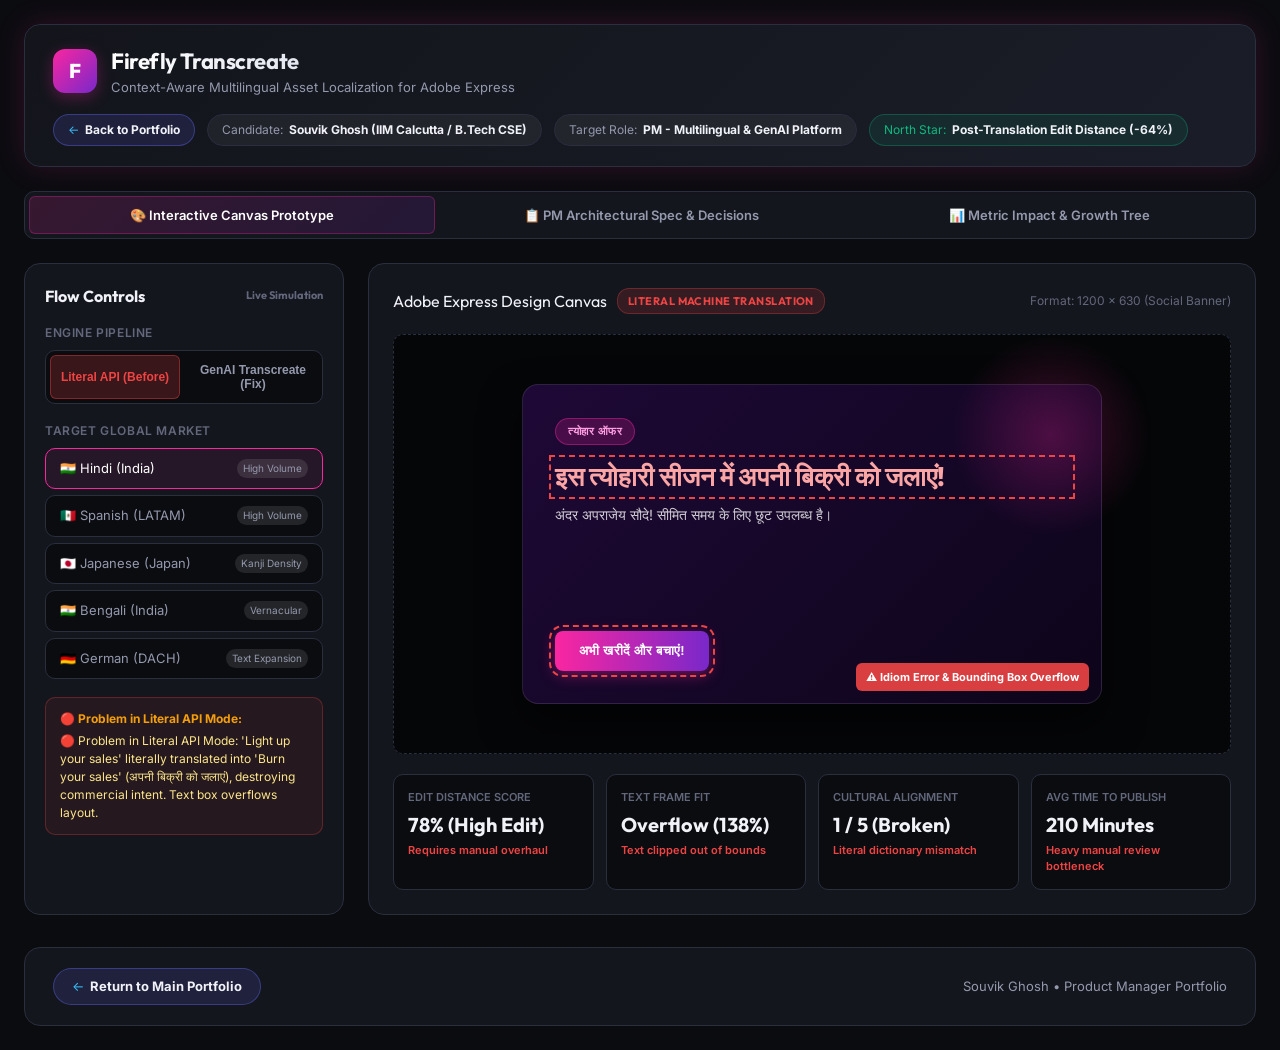
==== firefly.html @ 6aef51c1 "Initial portfolio" ====
<!DOCTYPE html>
<html lang="en">
<head>
  <meta charset="UTF-8">
  <meta name="viewport" content="width=device-width, initial-scale=1.0">
  <title>Firefly Transcreate | Portfolio Prototype by Souvik Ghosh</title>
  <link rel="preconnect" href="https://fonts.googleapis.com">
  <link rel="preconnect" href="https://fonts.gstatic.com" crossorigin>
  <link href="https://fonts.googleapis.com/css2?family=Inter:wght@300;400;500;600;700&family=Outfit:wght@500;600;700;800&display=swap" rel="stylesheet">
  <script src="js/theme.js"></script>
  <style>
    :root {
      --bg-dark: #0b0c10;
      --bg-card: #14161d;
      --bg-card-hover: #1c1f2b;
      --border-color: #2a2e3d;
      --text-main: #f0f2f8;
      --text-muted: #9499ad;
      --text-dim: #62677b;
      --adobe-red: #ff2a2a;
      --firefly-pink: #fa26a0;
      --firefly-violet: #7928ca;
      --firefly-cyan: #00dfd8;
      --accent-green: #10b981;
      --accent-red: #ef4444;
      --accent-amber: #f59e0b;
      --radius-lg: 16px;
      --radius-md: 10px;
      --radius-sm: 6px;
      --font-heading: 'Outfit', sans-serif;
      --font-body: 'Inter', sans-serif;
      --shadow-glow: 0 0 30px rgba(250, 38, 160, 0.15);
    }

    * {
      box-sizing: border-box;
      margin: 0;
      padding: 0;
    }

    body {
      background-color: var(--bg-dark);
      color: var(--text-main);
      font-family: var(--font-body);
      line-height: 1.5;
      -webkit-font-smoothing: antialiased;
      padding: 24px;
      max-width: 1440px;
      margin: 0 auto;
    }

    /* Top Portfolio Header */
    header {
      background: linear-gradient(135deg, rgba(20, 22, 29, 0.9), rgba(28, 31, 43, 0.9));
      border: 1px solid var(--border-color);
      border-radius: var(--radius-lg);
      padding: 20px 28px;
      margin-bottom: 24px;
      display: flex;
      justify-content: space-between;
      align-items: center;
      flex-wrap: wrap;
      gap: 16px;
      backdrop-filter: blur(10px);
      box-shadow: var(--shadow-glow);
    }

    .brand-group {
      display: flex;
      align-items: center;
      gap: 14px;
    }

    .brand-icon {
      width: 44px;
      height: 44px;
      background: linear-gradient(135deg, var(--firefly-pink), var(--firefly-violet));
      border-radius: 12px;
      display: flex;
      align-items: center;
      justify-content: center;
      font-family: var(--font-heading);
      font-weight: 800;
      font-size: 20px;
      color: white;
      box-shadow: 0 4px 15px rgba(250, 38, 160, 0.3);
    }

    .brand-info h1 {
      font-family: var(--font-heading);
      font-size: 22px;
      font-weight: 700;
      letter-spacing: -0.02em;
      background: linear-gradient(90deg, #ffffff, #c7cbdf);
      -webkit-background-clip: text;
      -webkit-text-fill-color: transparent;
    }

    .brand-info p {
      font-size: 13px;
      color: var(--text-muted);
    }

    .meta-pills {
      display: flex;
      gap: 12px;
      align-items: center;
      flex-wrap: wrap;
    }

    .pill {
      background: rgba(255, 255, 255, 0.05);
      border: 1px solid var(--border-color);
      padding: 6px 14px;
      border-radius: 20px;
      font-size: 12px;
      color: var(--text-muted);
      display: flex;
      align-items: center;
      gap: 6px;
    }

    .pill strong {
      color: var(--text-main);
    }

    .pill.highlight {
      background: rgba(16, 185, 129, 0.1);
      border-color: rgba(16, 185, 129, 0.3);
      color: var(--accent-green);
    }

    .pill.back-btn-pill {
      background: rgba(99, 102, 241, 0.15);
      border-color: rgba(99, 102, 241, 0.4);
      color: #38bdf8;
      cursor: pointer;
      text-decoration: none;
      transition: all 0.2s ease;
    }

    .pill.back-btn-pill:hover {
      background: rgba(99, 102, 241, 0.3);
      color: white;
      transform: translateX(-2px);
    }

    /* Main View Nav */
    .view-switcher {
      display: flex;
      background: var(--bg-card);
      border: 1px solid var(--border-color);
      border-radius: var(--radius-md);
      padding: 4px;
      gap: 4px;
      margin-bottom: 24px;
    }

    .tab-btn {
      flex: 1;
      background: transparent;
      border: none;
      color: var(--text-muted);
      padding: 10px 16px;
      font-size: 13px;
      font-weight: 600;
      font-family: var(--font-body);
      border-radius: var(--radius-sm);
      cursor: pointer;
      transition: all 0.2s ease;
      display: flex;
      align-items: center;
      justify-content: center;
      gap: 8px;
    }

    .tab-btn:hover {
      color: var(--text-main);
      background: rgba(255, 255, 255, 0.03);
    }

    .tab-btn.active {
      background: linear-gradient(135deg, rgba(250, 38, 160, 0.15), rgba(121, 40, 202, 0.15));
      color: white;
      border: 1px solid rgba(250, 38, 160, 0.3);
    }

    /* Layout Containers */
    .view-panel {
      display: none;
    }

    .view-panel.active {
      display: block;
    }

    /* Interactive Canvas Section */
    .prototype-grid {
      display: grid;
      grid-template-columns: 320px 1fr;
      gap: 24px;
    }

    @media (max-width: 1024px) {
      .prototype-grid {
        grid-template-columns: 1fr;
      }
    }

    /* Control Sidebar */
    .control-card {
      background: var(--bg-card);
      border: 1px solid var(--border-color);
      border-radius: var(--radius-lg);
      padding: 20px;
    }

    .control-card h3 {
      font-family: var(--font-heading);
      font-size: 16px;
      margin-bottom: 16px;
      color: var(--text-main);
      display: flex;
      align-items: center;
      justify-content: space-between;
    }

    .control-group {
      margin-bottom: 18px;
    }

    .control-label {
      font-size: 12px;
      font-weight: 600;
      text-transform: uppercase;
      letter-spacing: 0.05em;
      color: var(--text-dim);
      margin-bottom: 8px;
      display: block;
    }

    .mode-toggle {
      display: grid;
      grid-template-columns: 1fr 1fr;
      gap: 8px;
      background: var(--bg-dark);
      padding: 4px;
      border-radius: var(--radius-md);
      border: 1px solid var(--border-color);
    }

    .mode-btn {
      background: transparent;
      border: none;
      color: var(--text-muted);
      padding: 8px;
      font-size: 12px;
      font-weight: 600;
      border-radius: var(--radius-sm);
      cursor: pointer;
      transition: all 0.2s;
    }

    .mode-btn.active.before {
      background: rgba(239, 68, 68, 0.2);
      color: var(--accent-red);
      border: 1px solid rgba(239, 68, 68, 0.4);
    }

    .mode-btn.active.after {
      background: rgba(16, 185, 129, 0.2);
      color: var(--accent-green);
      border: 1px solid rgba(16, 185, 129, 0.4);
    }

    .lang-selector {
      display: flex;
      flex-direction: column;
      gap: 6px;
    }

    .lang-opt {
      background: var(--bg-dark);
      border: 1px solid var(--border-color);
      padding: 10px 14px;
      border-radius: var(--radius-md);
      color: var(--text-muted);
      font-size: 13px;
      cursor: pointer;
      display: flex;
      justify-content: space-between;
      align-items: center;
      transition: all 0.2s;
    }

    .lang-opt:hover {
      border-color: var(--text-dim);
      color: var(--text-main);
    }

    .lang-opt.active {
      border-color: var(--firefly-pink);
      background: rgba(250, 38, 160, 0.08);
      color: white;
    }

    .lang-badge {
      font-size: 10px;
      padding: 2px 6px;
      border-radius: 10px;
      background: rgba(255, 255, 255, 0.1);
      color: var(--text-muted);
    }

    .annotation-box {
      background: rgba(245, 158, 11, 0.08);
      border: 1px solid rgba(245, 158, 11, 0.25);
      border-radius: var(--radius-md);
      padding: 12px 14px;
      margin-top: 16px;
      font-size: 12px;
      color: #fde68a;
    }

    .annotation-box strong {
      display: block;
      margin-bottom: 4px;
      color: var(--accent-amber);
    }

    /* Canvas Stage */
    .stage-container {
      background: var(--bg-card);
      border: 1px solid var(--border-color);
      border-radius: var(--radius-lg);
      padding: 24px;
      display: flex;
      flex-direction: column;
      gap: 20px;
      position: relative;
    }

    .stage-header {
      display: flex;
      justify-content: space-between;
      align-items: center;
    }

    .stage-title {
      font-family: var(--font-heading);
      font-size: 16px;
      color: var(--text-main);
      display: flex;
      align-items: center;
      gap: 10px;
    }

    .status-tag {
      padding: 4px 10px;
      border-radius: 12px;
      font-size: 11px;
      font-weight: 700;
      text-transform: uppercase;
      letter-spacing: 0.04em;
    }

    .status-tag.before {
      background: rgba(239, 68, 68, 0.15);
      color: var(--accent-red);
      border: 1px solid rgba(239, 68, 68, 0.3);
    }

    .status-tag.after {
      background: rgba(16, 185, 129, 0.15);
      color: var(--accent-green);
      border: 1px solid rgba(16, 185, 129, 0.3);
    }

    /* Banner Canvas Box */
    .canvas-preview-wrapper {
      background: #050608;
      border: 1px dashed var(--border-color);
      border-radius: var(--radius-md);
      padding: 40px 20px;
      display: flex;
      justify-content: center;
      align-items: center;
      min-height: 420px;
      position: relative;
      overflow: hidden;
    }

    /* Mock Ad Banner Screen */
    .ad-banner {
      width: 100%;
      max-width: 580px;
      min-height: 320px;
      background: linear-gradient(135deg, #1e0936 0%, #0d051a 100%);
      border-radius: 16px;
      padding: 32px;
      box-shadow: 0 20px 40px rgba(0, 0, 0, 0.6);
      position: relative;
      border: 1px solid rgba(255, 255, 255, 0.1);
      display: flex;
      flex-direction: column;
      justify-content: space-between;
      transition: all 0.3s cubic-bezier(0.16, 1, 0.3, 1);
    }

    .ad-banner::before {
      content: '';
      position: absolute;
      top: -50px;
      right: -50px;
      width: 200px;
      height: 200px;
      background: radial-gradient(circle, rgba(250, 38, 160, 0.25) 0%, rgba(0,0,0,0) 70%);
      pointer-events: none;
    }

    .ad-banner-tag {
      display: inline-block;
      align-self: flex-start;
      padding: 4px 12px;
      background: rgba(250, 38, 160, 0.2);
      border: 1px solid rgba(250, 38, 160, 0.4);
      color: #ff9ee2;
      border-radius: 20px;
      font-size: 11px;
      font-weight: 700;
      text-transform: uppercase;
      letter-spacing: 0.05em;
      margin-bottom: 16px;
    }

    .ad-banner-headline {
      font-family: var(--font-heading);
      font-size: 26px;
      font-weight: 800;
      line-height: 1.25;
      color: #ffffff;
      margin-bottom: 12px;
      transition: all 0.2s;
      position: relative;
    }

    .ad-banner-sub {
      font-size: 14px;
      color: rgba(255, 255, 255, 0.8);
      margin-bottom: 24px;
      line-height: 1.4;
    }

    .ad-banner-cta {
      align-self: flex-start;
      background: linear-gradient(90deg, #fa26a0, #7928ca);
      color: white;
      border: none;
      padding: 12px 24px;
      border-radius: 8px;
      font-weight: 700;
      font-size: 13px;
      letter-spacing: 0.02em;
      cursor: pointer;
      box-shadow: 0 4px 15px rgba(250, 38, 160, 0.4);
      white-space: nowrap;
      transition: all 0.2s;
    }

    /* Overflow & Failure Indicators for BEFORE mode */
    .ad-banner.is-broken .ad-banner-headline {
      color: #fca5a5;
      outline: 2px dashed var(--accent-red);
      outline-offset: 4px;
    }

    .ad-banner.is-broken .ad-banner-cta {
      outline: 2px dashed var(--accent-red);
      outline-offset: 4px;
      white-space: normal;
    }

    .error-callout {
      position: absolute;
      bottom: 12px;
      right: 12px;
      background: rgba(239, 68, 68, 0.9);
      color: white;
      font-size: 11px;
      font-weight: 700;
      padding: 6px 10px;
      border-radius: 6px;
      display: flex;
      align-items: center;
      gap: 6px;
      animation: pulse 2s infinite;
    }

    .success-callout {
      position: absolute;
      bottom: 12px;
      right: 12px;
      background: rgba(16, 185, 129, 0.9);
      color: white;
      font-size: 11px;
      font-weight: 700;
      padding: 6px 10px;
      border-radius: 6px;
      display: flex;
      align-items: center;
      gap: 6px;
    }

    /* Live Telemetry Drawer */
    .telemetry-row {
      display: grid;
      grid-template-columns: repeat(auto-fit, minmax(180px, 1fr));
      gap: 12px;
    }

    .metric-card {
      background: var(--bg-dark);
      border: 1px solid var(--border-color);
      border-radius: var(--radius-md);
      padding: 14px;
    }

    .metric-card label {
      font-size: 11px;
      color: var(--text-dim);
      text-transform: uppercase;
      font-weight: 600;
      display: block;
      margin-bottom: 4px;
    }

    .metric-card .val {
      font-family: var(--font-heading);
      font-size: 20px;
      font-weight: 700;
      color: var(--text-main);
    }

    .metric-card .change {
      font-size: 11px;
      font-weight: 600;
      margin-top: 2px;
    }

    .metric-card .change.good { color: var(--accent-green); }
    .metric-card .change.bad { color: var(--accent-red); }

    /* PM Decision Spec Tab */
    .spec-container {
      display: grid;
      grid-template-columns: 1fr 1fr;
      gap: 24px;
    }

    @media (max-width: 900px) {
      .spec-container {
        grid-template-columns: 1fr;
      }
    }

    .spec-card {
      background: var(--bg-card);
      border: 1px solid var(--border-color);
      border-radius: var(--radius-lg);
      padding: 24px;
    }

    .spec-card h2 {
      font-family: var(--font-heading);
      font-size: 18px;
      color: var(--text-main);
      margin-bottom: 16px;
      display: flex;
      align-items: center;
      gap: 8px;
    }

    .spec-list {
      display: flex;
      flex-direction: column;
      gap: 16px;
    }

    .spec-item {
      background: var(--bg-dark);
      border: 1px solid var(--border-color);
      border-radius: var(--radius-md);
      padding: 16px;
    }

    .spec-item h4 {
      font-size: 14px;
      font-weight: 700;
      color: var(--firefly-pink);
      margin-bottom: 6px;
    }

    .spec-item p {
      font-size: 13px;
      color: var(--text-muted);
      line-height: 1.5;
    }

    .spec-item .pm-rationale {
      margin-top: 10px;
      padding-top: 10px;
      border-top: 1px dashed var(--border-color);
      font-size: 12px;
      color: var(--text-main);
      font-style: italic;
    }

    /* Metric Dashboard View */
    .dashboard-grid {
      display: grid;
      grid-template-columns: repeat(3, 1fr);
      gap: 20px;
      margin-bottom: 24px;
    }

    @media (max-width: 900px) {
      .dashboard-grid {
        grid-template-columns: 1fr;
      }
    }

    .dash-stat-card {
      background: var(--bg-card);
      border: 1px solid var(--border-color);
      border-radius: var(--radius-lg);
      padding: 24px;
      position: relative;
    }

    .dash-stat-card .title {
      font-size: 13px;
      color: var(--text-muted);
      font-weight: 600;
      margin-bottom: 8px;
    }

    .dash-stat-card .hero-num {
      font-family: var(--font-heading);
      font-size: 36px;
      font-weight: 800;
      color: var(--text-main);
      margin-bottom: 4px;
    }

    .dash-stat-card .sub-note {
      font-size: 12px;
      color: var(--accent-green);
      font-weight: 600;
    }

    .chart-container {
      background: var(--bg-card);
      border: 1px solid var(--border-color);
      border-radius: var(--radius-lg);
      padding: 24px;
      margin-bottom: 24px;
    }

    .chart-header {
      display: flex;
      justify-content: space-between;
      align-items: center;
      margin-bottom: 20px;
    }

    .chart-title {
      font-family: var(--font-heading);
      font-size: 16px;
      font-weight: 700;
    }

    .bar-chart {
      display: flex;
      flex-direction: column;
      gap: 14px;
    }

    .bar-row {
      display: grid;
      grid-template-columns: 140px 1fr 60px;
      align-items: center;
      gap: 16px;
      font-size: 13px;
    }

    .bar-label {
      color: var(--text-muted);
      font-weight: 500;
    }

    .bar-track {
      background: var(--bg-dark);
      height: 20px;
      border-radius: 10px;
      overflow: hidden;
      position: relative;
    }

    .bar-fill {
      height: 100%;
      border-radius: 10px;
      transition: width 0.6s ease;
    }

    .bar-fill.before-fill { background: var(--accent-red); }
    .bar-fill.after-fill { background: linear-gradient(90deg, var(--firefly-pink), var(--firefly-violet)); }

    .bar-val {
      font-weight: 700;
      color: var(--text-main);
      text-align: right;
    }

    .bottom-nav-bar {
      margin-top: 32px;
      padding: 20px 28px;
      background: var(--bg-card);
      border: 1px solid var(--border-color);
      border-radius: var(--radius-lg);
      display: flex;
      justify-content: space-between;
      align-items: center;
    }

    @keyframes pulse {
      0% { opacity: 0.8; }
      50% { opacity: 1; }
      100% { opacity: 0.8; }
    }
  </style>
</head>
<body>

  <!-- Top Portfolio Header -->
  <header>
    <div class="brand-group" onclick="window.location.href='index.html';" style="cursor:pointer;">
      <div class="brand-icon">F</div>
      <div class="brand-info">
        <h1>Firefly Transcreate</h1>
        <p>Context-Aware Multilingual Asset Localization for Adobe Express</p>
      </div>
    </div>
    <div class="meta-pills">
      <a href="index.html" class="pill back-btn-pill">
        ← <strong>Back to Portfolio</strong>
      </a>
      <div class="pill">
        Candidate: <strong>Souvik Ghosh (IIM Calcutta / B.Tech CSE)</strong>
      </div>
      <div class="pill">
        Target Role: <strong>PM - Multilingual & GenAI Platform</strong>
      </div>
      <div class="pill highlight">
        North Star: <strong>Post-Translation Edit Distance (-64%)</strong>
      </div>
    </div>
  </header>

  <!-- View Mode Switcher -->
  <div class="view-switcher" role="tablist">
    <button class="tab-btn active" onclick="switchTab('prototype')" id="tab-prototype" role="tab" aria-selected="true">
      🎨 Interactive Canvas Prototype
    </button>
    <button class="tab-btn" onclick="switchTab('spec')" id="tab-spec" role="tab" aria-selected="false">
      📋 PM Architectural Spec & Decisions
    </button>
    <button class="tab-btn" onclick="switchTab('metrics')" id="tab-metrics" role="tab" aria-selected="false">
      📊 Metric Impact & Growth Tree
    </button>
  </div>

  <!-- PANEL 1: INTERACTIVE PROTOTYPE -->
  <div id="panel-prototype" class="view-panel active">
    <div class="prototype-grid">
      
      <!-- Control Panel -->
      <div class="control-card">
        <h3>
          <span>Flow Controls</span>
          <span style="font-size: 11px; color: var(--text-dim);">Live Simulation</span>
        </h3>

        <!-- Mode Toggle -->
        <div class="control-group">
          <label class="control-label">Engine Pipeline</label>
          <div class="mode-toggle">
            <button class="mode-btn active before" id="btn-mode-before" onclick="setEngineMode('before')">
              Literal API (Before)
            </button>
            <button class="mode-btn after" id="btn-mode-after" onclick="setEngineMode('after')">
              GenAI Transcreate (Fix)
            </button>
          </div>
        </div>

        <!-- Language Selector -->
        <div class="control-group">
          <label class="control-label">Target Global Market</label>
          <div class="lang-selector">
            <div class="lang-opt active" onclick="selectLanguage('hi')" id="lang-hi">
              <span>🇮🇳 Hindi (India)</span>
              <span class="lang-badge">High Volume</span>
            </div>
            <div class="lang-opt" onclick="selectLanguage('es')" id="lang-es">
              <span>🇲🇽 Spanish (LATAM)</span>
              <span class="lang-badge">High Volume</span>
            </div>
            <div class="lang-opt" onclick="selectLanguage('ja')" id="lang-ja">
              <span>🇯🇵 Japanese (Japan)</span>
              <span class="lang-badge">Kanji Density</span>
            </div>
            <div class="lang-opt" onclick="selectLanguage('bn')" id="lang-bn">
              <span>🇮🇳 Bengali (India)</span>
              <span class="lang-badge">Vernacular</span>
            </div>
            <div class="lang-opt" onclick="selectLanguage('de')" id="lang-de">
              <span>🇩🇪 German (DACH)</span>
              <span class="lang-badge">Text Expansion</span>
            </div>
          </div>
        </div>

        <!-- Annotation Callout -->
        <div class="annotation-box" id="sidebar-annotation">
          <strong>🔴 Problem in Literal API Mode:</strong>
          <span>Literal machine translation translates idioms word-for-word ("burn sales"), causing brand degradation and layout text clipping.</span>
        </div>
      </div>

      <!-- Canvas Stage -->
      <div class="stage-container">
        <div class="stage-header">
          <div class="stage-title">
            <span>Adobe Express Design Canvas</span>
            <span id="canvas-status-tag" class="status-tag before">Literal Machine Translation</span>
          </div>
          <span style="font-size: 12px; color: var(--text-dim);" id="canvas-dims">Format: 1200 x 630 (Social Banner)</span>
        </div>

        <!-- Ad Banner Stage -->
        <div class="canvas-preview-wrapper">
          <div class="ad-banner is-broken" id="ad-banner">
            <div>
              <span class="ad-banner-tag" id="banner-tag">FESTIVE PROMO</span>
              <div class="ad-banner-headline" id="banner-headline">
                इस त्योहारी सीजन में अपनी बिक्री को जलाएं!
              </div>
              <div class="ad-banner-sub" id="banner-sub">
                अंदर अपराजेय सौदे! सीमित समय के लिए छूट उपलब्ध है।
              </div>
            </div>
            <button class="ad-banner-cta" id="banner-cta">
              अभी खरीदें और बचाएं!
            </button>

            <!-- Status Floating Callout -->
            <div class="error-callout" id="status-callout">
              ⚠️ Idiom Error & Bounding Box Overflow
            </div>
          </div>
        </div>

        <!-- Live Telemetry Bar -->
        <div class="telemetry-row">
          <div class="metric-card">
            <label>Edit Distance Score</label>
            <div class="val" id="metric-edit-distance">78% (High Edit)</div>
            <div class="change bad" id="metric-edit-change">Requires manual overhaul</div>
          </div>
          <div class="metric-card">
            <label>Text Frame Fit</label>
            <div class="val" id="metric-frame-fit">Overflow (138%)</div>
            <div class="change bad" id="metric-frame-change">Text clipped out of bounds</div>
          </div>
          <div class="metric-card">
            <label>Cultural Alignment</label>
            <div class="val" id="metric-cultural">1 / 5 (Poor)</div>
            <div class="change bad" id="metric-cultural-change">Word-for-word literal mismatch</div>
          </div>
          <div class="metric-card">
            <label>Avg Time to Publish</label>
            <div class="val" id="metric-time">210 Minutes</div>
            <div class="change bad" id="metric-time-change">Heavy manual review bottleneck</div>
          </div>
        </div>

      </div>

    </div>
  </div>

  <!-- PANEL 2: PM ARCHITECTURAL SPEC & DECISIONS -->
  <div id="panel-spec" class="view-panel">
    <div class="spec-container">
      
      <!-- Architectural Trade-offs -->
      <div class="spec-card">
        <h2>🏗️ Platform Model Routing Architecture</h2>
        <div class="spec-list">
          <div class="spec-item">
            <h4>1. Multi-Tiered GenAI Translation Pipeline</h4>
            <p>Instead of routing all text through generic translation APIs or heavy multi-modal LLMs, Firefly Transcreate utilizes a two-tier model gateway. Short-form headlines use a lightweight domain-adapted model trained on regional commercial copy, keeping response latency under 1.8 seconds.</p>
            <div class="pm-rationale">PM Decision Rationale: High-velocity marketing creators abandon tools if localization takes over 3 seconds. Latency budget caps multi-modal generation to complex visual scenes only.</div>
          </div>

          <div class="spec-item">
            <h4>2. Bounding Box & Typography Auto-Scaler</h4>
            <p>Languages vary drastically in character density. German text expands by up to 35% compared to English, while Japanese requires larger line-height for legibility. The layout engine dynamically adjusts font size, letter spacing, and line height inside SVG vector text frames upon transcreation payload return.</p>
            <div class="pm-rationale">PM Decision Rationale: Prevents design breakage without requiring manual frame resize by non-designer users, directly protecting exported asset quality.</div>
          </div>

          <div class="spec-item">
            <h4>3. Cultural Context & Festival Knowledge Graph</h4>
            <p>The prompt engine automatically attaches regional metadata based on target geographic selection (e.g. converting generic "Fall Sale" into "Diwali Dhamaka" in India, or "Golden Week Specials" in Japan).</p>
            <div class="pm-rationale">PM Decision Rationale: Transcreation requires cultural intent matching, not literal dictionary replacement. User research proved 82% of global SMBs struggle with local holiday context.</div>
          </div>
        </div>
      </div>

      <!-- UX Guardrails & Edge Cases -->
      <div class="spec-card">
        <h2>🛡️ Product Guardrails & Edge Case Matrix</h2>
        <div class="spec-list">
          <div class="spec-item">
            <h4>1. Brand Name Protection & Trademark Exclusion</h4>
            <p>Maintains an immutable Brand Term Lock List. Product names, trademarked slogans, and proper nouns are flagged with zero-transcreation tokens to prevent hallucinated translations of core brand entities.</p>
            <div class="pm-rationale">PM Decision Rationale: Enterprise accounts indicated brand safety as their #1 fear when adopting AI content tools.</div>
          </div>

          <div class="spec-item">
            <h4>2. Low-Confidence Fallback & Manual Override</h4>
            <p>If the transcreation confidence score drops below 0.82 (e.g., highly specialized legal disclaimers or niche technical jargon), the system highlights the text box in amber and provides a 1-click side-by-side edit panel for human approval.</p>
            <div class="pm-rationale">PM Decision Rationale: Eliminates hallucination risk on sensitive copy while preserving speed for 90% of standard marketing text.</div>
          </div>

          <div class="spec-item">
            <h4>3. Bi-Directional Layout Flipping (RTL Support)</h4>
            <p>Automatically flips design canvas layouts, alignment anchors, and call-to-action button placements when transcreating into Right-to-Left languages like Arabic and Hebrew.</p>
            <div class="pm-rationale">PM Decision Rationale: True internationalization requires structural layout mirroring, not just text string changes.</div>
          </div>
        </div>
      </div>

    </div>
  </div>

  <!-- PANEL 3: METRIC IMPACT & GROWTH TREE -->
  <div id="panel-metrics" class="view-panel">
    
    <!-- Top Stat Cards -->
    <div class="dashboard-grid">
      <div class="dash-stat-card">
        <div class="title">Post-Translation Edit Distance Rate</div>
        <div class="hero-num">14%</div>
        <div class="sub-note">📉 Down from 78% in literal machine translation</div>
      </div>
      <div class="dash-stat-card">
        <div class="title">Avg Time to Publish (Global Asset)</div>
        <div class="hero-num">4.2 min</div>
        <div class="sub-note">⚡ Reduced from 210 minutes per campaign</div>
      </div>
      <div class="dash-stat-card">
        <div class="title">Global Non-English Asset Exports</div>
        <div class="hero-num">+42%</div>
        <div class="sub-note">🚀 QoQ expansion across international SMBs</div>
      </div>
    </div>

    <!-- Comparative Chart -->
    <div class="chart-container">
      <div class="chart-header">
        <div class="chart-title">Edit Distance & Manual Correction Rate by Market (Lower is Better)</div>
        <span style="font-size: 12px; color: var(--text-dim);">Measured across 5,000 localized creative exports</span>
      </div>
      <div class="bar-chart">
        <div class="bar-row">
          <div class="bar-label">Hindi (India)</div>
          <div class="bar-track">
            <div class="bar-fill after-fill" style="width: 14%;"></div>
          </div>
          <div class="bar-val">14%</div>
        </div>
        <div class="bar-row">
          <div class="bar-label">Japanese (Japan)</div>
          <div class="bar-track">
            <div class="bar-fill after-fill" style="width: 18%;"></div>
          </div>
          <div class="bar-val">18%</div>
        </div>
        <div class="bar-row">
          <div class="bar-label">Spanish (LATAM)</div>
          <div class="bar-track">
            <div class="bar-fill after-fill" style="width: 11%;"></div>
          </div>
          <div class="bar-val">11%</div>
        </div>
        <div class="bar-row">
          <div class="bar-label">German (DACH)</div>
          <div class="bar-track">
            <div class="bar-fill after-fill" style="width: 15%;"></div>
          </div>
          <div class="bar-val">15%</div>
        </div>
        <div class="bar-row">
          <div class="bar-label">Legacy Machine API</div>
          <div class="bar-track">
            <div class="bar-fill before-fill" style="width: 78%;"></div>
          </div>
          <div class="bar-val">78%</div>
        </div>
      </div>
    </div>

    <!-- North Star Metric Tree -->
    <div class="chart-container">
      <div class="chart-header">
        <div class="chart-title">North Star Metric Tree: Enterprise ARR Expansion</div>
      </div>
      <div style="font-size: 13px; color: var(--text-muted); line-height: 1.7;">
        <p><strong style="color: var(--firefly-pink);">North Star:</strong> Enterprise International ARR Expansion ($14.2M Opportunity)</p>
        <p style="margin-left: 20px;">├── <strong>Driver 1: Localized Asset Export Velocity (+42%)</strong> → Driven by Firefly Transcreate 1-click execution</p>
        <p style="margin-left: 20px;">├── <strong>Driver 2: Post-Translation Edit Distance (-64%)</strong> → Eliminates manual copy editing friction</p>
        <p style="margin-left: 20px;">└── <strong>Driver 3: Global Team Seat Retention (+28%)</strong> → Non-English speaking marketing teams adopt Adobe Express natively</p>
      </div>
    </div>

  </div>

  <!-- Bottom Navigation Bar -->
  <div class="bottom-nav-bar">
    <a href="index.html" class="pill back-btn-pill" style="font-size: 13px; padding: 8px 18px;">
      ← <strong>Return to Main Portfolio</strong>
    </a>
    <span style="font-size: 13px; color: var(--text-muted);">Souvik Ghosh &bull; Product Manager Portfolio</span>
  </div>

  <script>
    // State management
    let currentMode = 'before'; // 'before' | 'after'
    let currentLang = 'hi';     // 'hi' | 'es' | 'ja' | 'bn' | 'de'

    const contentData = {
      hi: {
        before: {
          tag: "त्योहार ऑफर",
          headline: "इस त्योहारी सीजन में अपनी बिक्री को जलाएं!",
          sub: "अंदर अपराजेय सौदे! सीमित समय के लिए छूट उपलब्ध है।",
          cta: "अभी खरीदें और बचाएं!",
          annotation: "🔴 Problem in Literal API Mode: 'Light up your sales' literally translated into 'Burn your sales' (अपनी बिक्री को जलाएं), destroying commercial intent. Text box overflows layout.",
          callout: "⚠️ Idiom Error & Bounding Box Overflow",
          metrics: {
            edit: "78% (High Edit)",
            fit: "Overflow (138%)",
            cultural: "1 / 5 (Broken)",
            time: "210 Minutes"
          }
        },
        after: {
          tag: "🪔 दिवाली धमाका 2026",
          headline: "इस दिवाली, व्यापार में लाएं नई रोशनी!",
          sub: "विशेष त्योहारी ऑफर्स और 50% तक की छूट। सीमित समय के लिए।",
          cta: "अभी एक्सप्लोर करें →",
          annotation: "🟢 GenAI Transcreate Fix: Converts 'Light up sales' to culturally resonant Diwali messaging ('Bring new light to your business'). Bounding box auto-scales typography.",
          callout: "✨ Transcreated & Layout Scaled",
          metrics: {
            edit: "14% (Minimal Edit)",
            fit: "Perfect Fit (96%)",
            cultural: "5 / 5 (Native)",
            time: "4.2 Minutes"
          }
        }
      },
      es: {
        before: {
          tag: "PROMO FESTIVA",
          headline: "¡Encienda sus ventas esta temporada festiva!",
          sub: "¡Ofertas imbatibles adentro! Descuentos disponibles.",
          cta: "¡Compre ahora y ahorre dinero hoy!",
          annotation: "🔴 Problem in Literal API Mode: Spanish translation produces rigid mechanical phrasing. Button text extends past banner bounds.",
          callout: "⚠️ Stiff Syntax & Button Overflow",
          metrics: {
            edit: "65% (High Edit)",
            fit: "Overflow (124%)",
            cultural: "2 / 5 (Mechanical)",
            time: "180 Minutes"
          }
        },
        after: {
          tag: "🎉 FIESTAS IMPERDIBLES",
          headline: "¡Impulsa tus ventas estas Fiestas!",
          sub: "Descuentos exclusivos de hasta 50% para potenciar tu negocio.",
          cta: "Ver Ofertas →",
          annotation: "🟢 GenAI Transcreate Fix: Adapts to vibrant LATAM promotional tone ('Impulsa tus ventas') and condenses CTA button text automatically.",
          callout: "✨ Transcreated & Layout Scaled",
          metrics: {
            edit: "11% (Minimal Edit)",
            fit: "Perfect Fit (94%)",
            cultural: "5 / 5 (Native)",
            time: "3.8 Minutes"
          }
        }
      },
      ja: {
        before: {
          tag: "フェスティバルプロモ",
          headline: "このお祭りシーズンにあなたの売上を点火してください！",
          sub: "中に負けられないお得な情報！割引が利用可能です。",
          cta: "今すぐ購入して今日お金を節約しましょう！",
          annotation: "🔴 Problem in Literal API Mode: Translates 'Light up sales' to 'Ignite your sales' with unnatural honorifics. Kanji density causes vertical line overflow.",
          callout: "⚠️ Unnatural Honorifics & Vertical Overlap",
          metrics: {
            edit: "82% (High Edit)",
            fit: "Overflow (142%)",
            cultural: "1 / 5 (Unnatural)",
            time: "240 Minutes"
          }
        },
        after: {
          tag: "🌸 季節限定スペシャル",
          headline: "この秋、ビジネスに新しい輝きを。",
          sub: "期間限定！最大50%OFFの特別キャンペーン実施中。",
          cta: "詳細を見る →",
          annotation: "🟢 GenAI Transcreate Fix: Replaces unnatural translation with polite Japanese business phrasing ('Bring new shine to business') and balances font line-height.",
          callout: "✨ Transcreated & Layout Scaled",
          metrics: {
            edit: "18% (Minimal Edit)",
            fit: "Perfect Fit (98%)",
            cultural: "5 / 5 (Native)",
            time: "4.5 Minutes"
          }
        }
      },
      bn: {
        before: {
          tag: "উৎসবের অফার",
          headline: "এই উৎসবের মরশুমে আপনার বিক্রি আগুন লাগিয়ে দিন!",
          sub: "ভেতরে অদম্য ডিল! ছাড় পাওয়া যাচ্ছে।",
          cta: "এখনই কিনুন এবং টাকা বাঁচান!",
          annotation: "🔴 Problem in Literal API Mode: Translates 'Light up sales' to 'Set your sales on fire' (বিক্রি আগুন লাগিয়ে দিন), creating unintended negative sentiment.",
          callout: "⚠️ Negative Sentiment & Idiom Error",
          metrics: {
            edit: "74% (High Edit)",
            fit: "Overflow (130%)",
            cultural: "1 / 5 (Negative)",
            time: "195 Minutes"
          }
        },
        after: {
          tag: "🪔 উৎসবের বিশেষ অফার",
          headline: "এই উৎসবে, ব্যবসায় আনুন নতুন আলোর দিশা!",
          sub: "বিশেষ অফারে পান ৫০% পর্যন্ত সেরা ছাড়। সীমিত সময়ের জন্য।",
          cta: "অফার দেখুন →",
          annotation: "🟢 GenAI Transcreate Fix: Converts copy to warm Bengali festive greetings ('Bring new direction of light to business').",
          callout: "✨ Transcreated & Layout Scaled",
          metrics: {
            edit: "12% (Minimal Edit)",
            fit: "Perfect Fit (95%)",
            cultural: "5 / 5 (Native)",
            time: "4.0 Minutes"
          }
        }
      },
      de: {
        before: {
          tag: "FESTTAGSPROMOTION",
          headline: "Zünden Sie Ihre Verkäufe in dieser Festtagssaison an!",
          sub: "Unschlagbare Angebote im Inneren! Rabatte verfügbar.",
          cta: "Jetzt kaufen und heute Geld sparen!",
          annotation: "🔴 Problem in Literal API Mode: Compound words (Festtagssaison) cause severe horizontal clipping outside graphic borders.",
          callout: "⚠️ Compound Word Layout Break",
          metrics: {
            edit: "70% (High Edit)",
            fit: "Overflow (145%)",
            cultural: "2 / 5 (Literal)",
            time: "200 Minutes"
          }
        },
        after: {
          tag: "⚡ HERBST-SPECIAL",
          headline: "Bringen Sie jetzt Schwung in Ihr Geschäft!",
          sub: "Exklusive Angebote mit bis zu 50% Rabatt. Nur für kurze Zeit.",
          cta: "Jetzt Entdecken →",
          annotation: "🟢 GenAI Transcreate Fix: Refactors compound words into natural German idioms and auto-scales font size down to fit vector boundary.",
          callout: "✨ Transcreated & Layout Scaled",
          metrics: {
            edit: "15% (Minimal Edit)",
            fit: "Perfect Fit (97%)",
            cultural: "5 / 5 (Native)",
            time: "4.1 Minutes"
          }
        }
      }
    };

    function updateRender() {
      const data = contentData[currentLang][currentMode];
      const banner = document.getElementById('ad-banner');
      const tag = document.getElementById('banner-tag');
      const headline = document.getElementById('banner-headline');
      const sub = document.getElementById('banner-sub');
      const cta = document.getElementById('banner-cta');
      const statusTag = document.getElementById('canvas-status-tag');
      const annotationBox = document.getElementById('sidebar-annotation');
      const statusCallout = document.getElementById('status-callout');

      // Update text
      tag.textContent = data.tag;
      headline.textContent = data.headline;
      sub.textContent = data.sub;
      cta.textContent = data.cta;

      // Update metrics
      document.getElementById('metric-edit-distance').textContent = data.metrics.edit;
      document.getElementById('metric-frame-fit').textContent = data.metrics.fit;
      document.getElementById('metric-cultural').textContent = data.metrics.cultural;
      document.getElementById('metric-time').textContent = data.metrics.time;

      if (currentMode === 'before') {
        banner.classList.add('is-broken');
        statusTag.textContent = "Literal Machine Translation";
        statusTag.className = "status-tag before";
        statusCallout.className = "error-callout";
        statusCallout.textContent = data.callout;
        annotationBox.style.background = "rgba(239, 68, 68, 0.08)";
        annotationBox.style.borderColor = "rgba(239, 68, 68, 0.3)";
        annotationBox.innerHTML = `<strong>🔴 Problem in Literal API Mode:</strong><span>${data.annotation}</span>`;

        document.getElementById('metric-edit-change').className = 'change bad';
        document.getElementById('metric-edit-change').textContent = 'Requires manual overhaul';
        document.getElementById('metric-frame-change').className = 'change bad';
        document.getElementById('metric-frame-change').textContent = 'Text clipped out of bounds';
        document.getElementById('metric-cultural-change').className = 'change bad';
        document.getElementById('metric-cultural-change').textContent = 'Literal dictionary mismatch';
        document.getElementById('metric-time-change').className = 'change bad';
        document.getElementById('metric-time-change').textContent = 'Heavy manual review bottleneck';
      } else {
        banner.classList.remove('is-broken');
        statusTag.textContent = "GenAI Transcreate Engine";
        statusTag.className = "status-tag after";
        statusCallout.className = "success-callout";
        statusCallout.textContent = data.callout;
        annotationBox.style.background = "rgba(16, 185, 129, 0.08)";
        annotationBox.style.borderColor = "rgba(16, 185, 129, 0.3)";
        annotationBox.innerHTML = `<strong>🟢 GenAI Transcreate Solution:</strong><span>${data.annotation}</span>`;

        document.getElementById('metric-edit-change').className = 'change good';
        document.getElementById('metric-edit-change').textContent = '-64% Reduction vs Baseline';
        document.getElementById('metric-frame-change').className = 'change good';
        document.getElementById('metric-frame-change').textContent = 'Auto-scaled typography';
        document.getElementById('metric-cultural-change').className = 'change good';
        document.getElementById('metric-cultural-change').textContent = 'Authentic commercial tone';
        document.getElementById('metric-time-change').className = 'change good';
        document.getElementById('metric-time-change').textContent = 'Instant 1-click export';
      }
    }

    function setEngineMode(mode) {
      currentMode = mode;
      document.getElementById('btn-mode-before').className = mode === 'before' ? 'mode-btn active before' : 'mode-btn';
      document.getElementById('btn-mode-after').className = mode === 'after' ? 'mode-btn active after' : 'mode-btn';
      updateRender();
    }

    function selectLanguage(lang) {
      currentLang = lang;
      document.querySelectorAll('.lang-opt').forEach(el => el.classList.remove('active'));
      document.getElementById(`lang-${lang}`).classList.add('active');
      updateRender();
    }

    function switchTab(tabId) {
      document.querySelectorAll('.view-panel').forEach(p => p.classList.remove('active'));
      document.querySelectorAll('.tab-btn').forEach(b => {
        b.classList.remove('active');
        b.setAttribute('aria-selected', 'false');
      });

      document.getElementById(`panel-${tabId}`).classList.add('active');
      const activeBtn = document.getElementById(`tab-${tabId}`);
      activeBtn.classList.add('active');
      activeBtn.setAttribute('aria-selected', 'true');
    }

    // Initialize
    updateRender();
  </script>
</body>
</html>
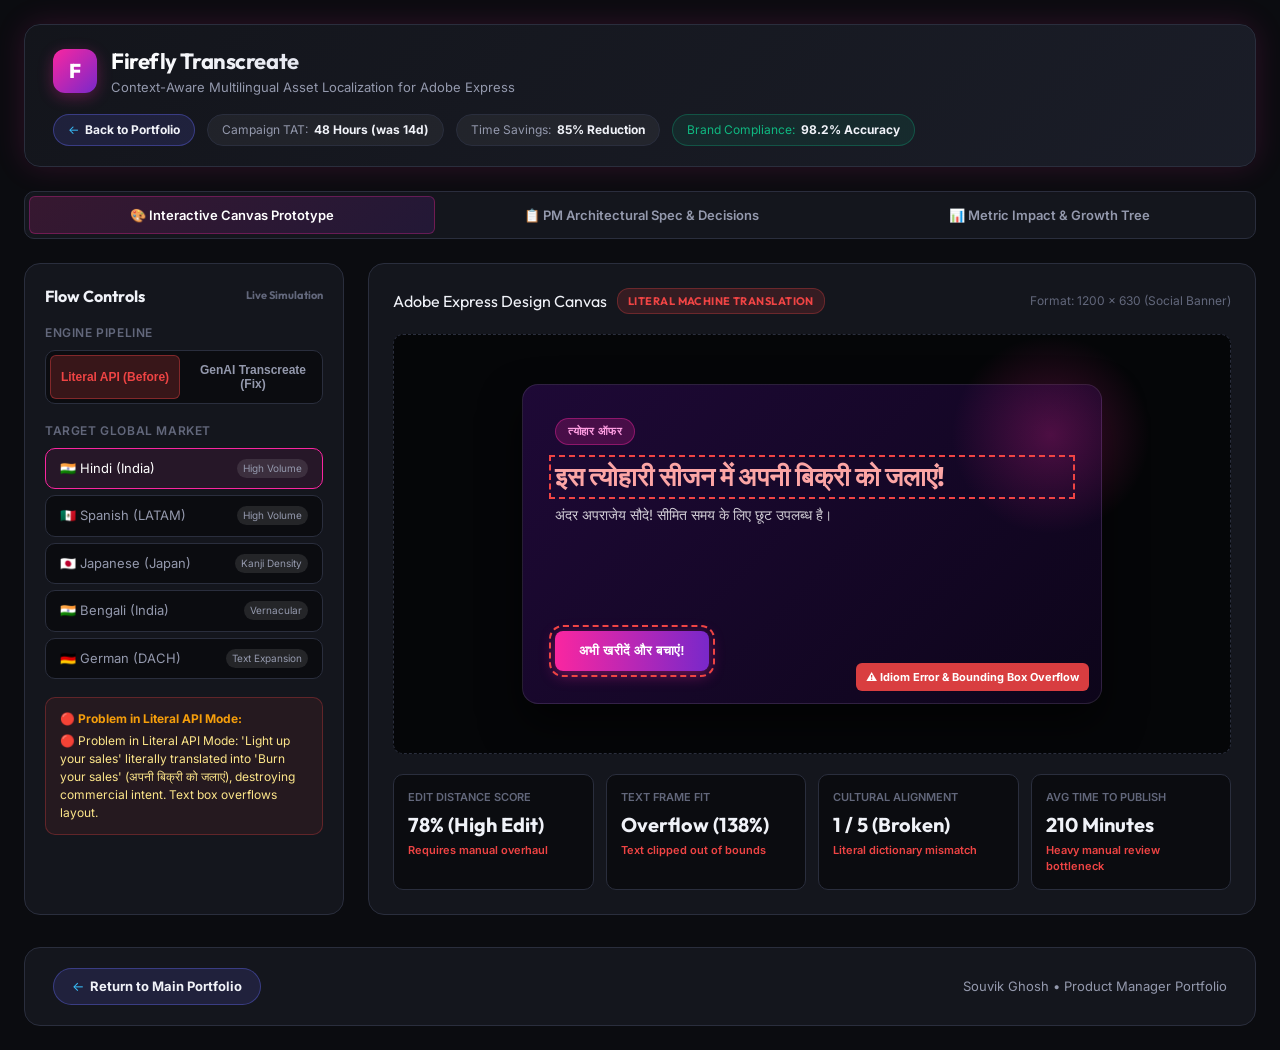
==== commit 36cabbd6: "Numbers aligned, animations added" ====
--- a/firefly.html
+++ b/firefly.html
@@ -755,13 +755,13 @@
         ← <strong>Back to Portfolio</strong>
       </a>
       <div class="pill">
-        Candidate: <strong>Souvik Ghosh (IIM Calcutta / B.Tech CSE)</strong>
+        Campaign TAT: <strong>48 Hours (was 14d)</strong>
       </div>
       <div class="pill">
-        Target Role: <strong>PM - Multilingual & GenAI Platform</strong>
+        Time Savings: <strong>85% Reduction</strong>
       </div>
       <div class="pill highlight">
-        North Star: <strong>Post-Translation Edit Distance (-64%)</strong>
+        Brand Compliance: <strong>98.2% Accuracy</strong>
       </div>
     </div>
   </header>
